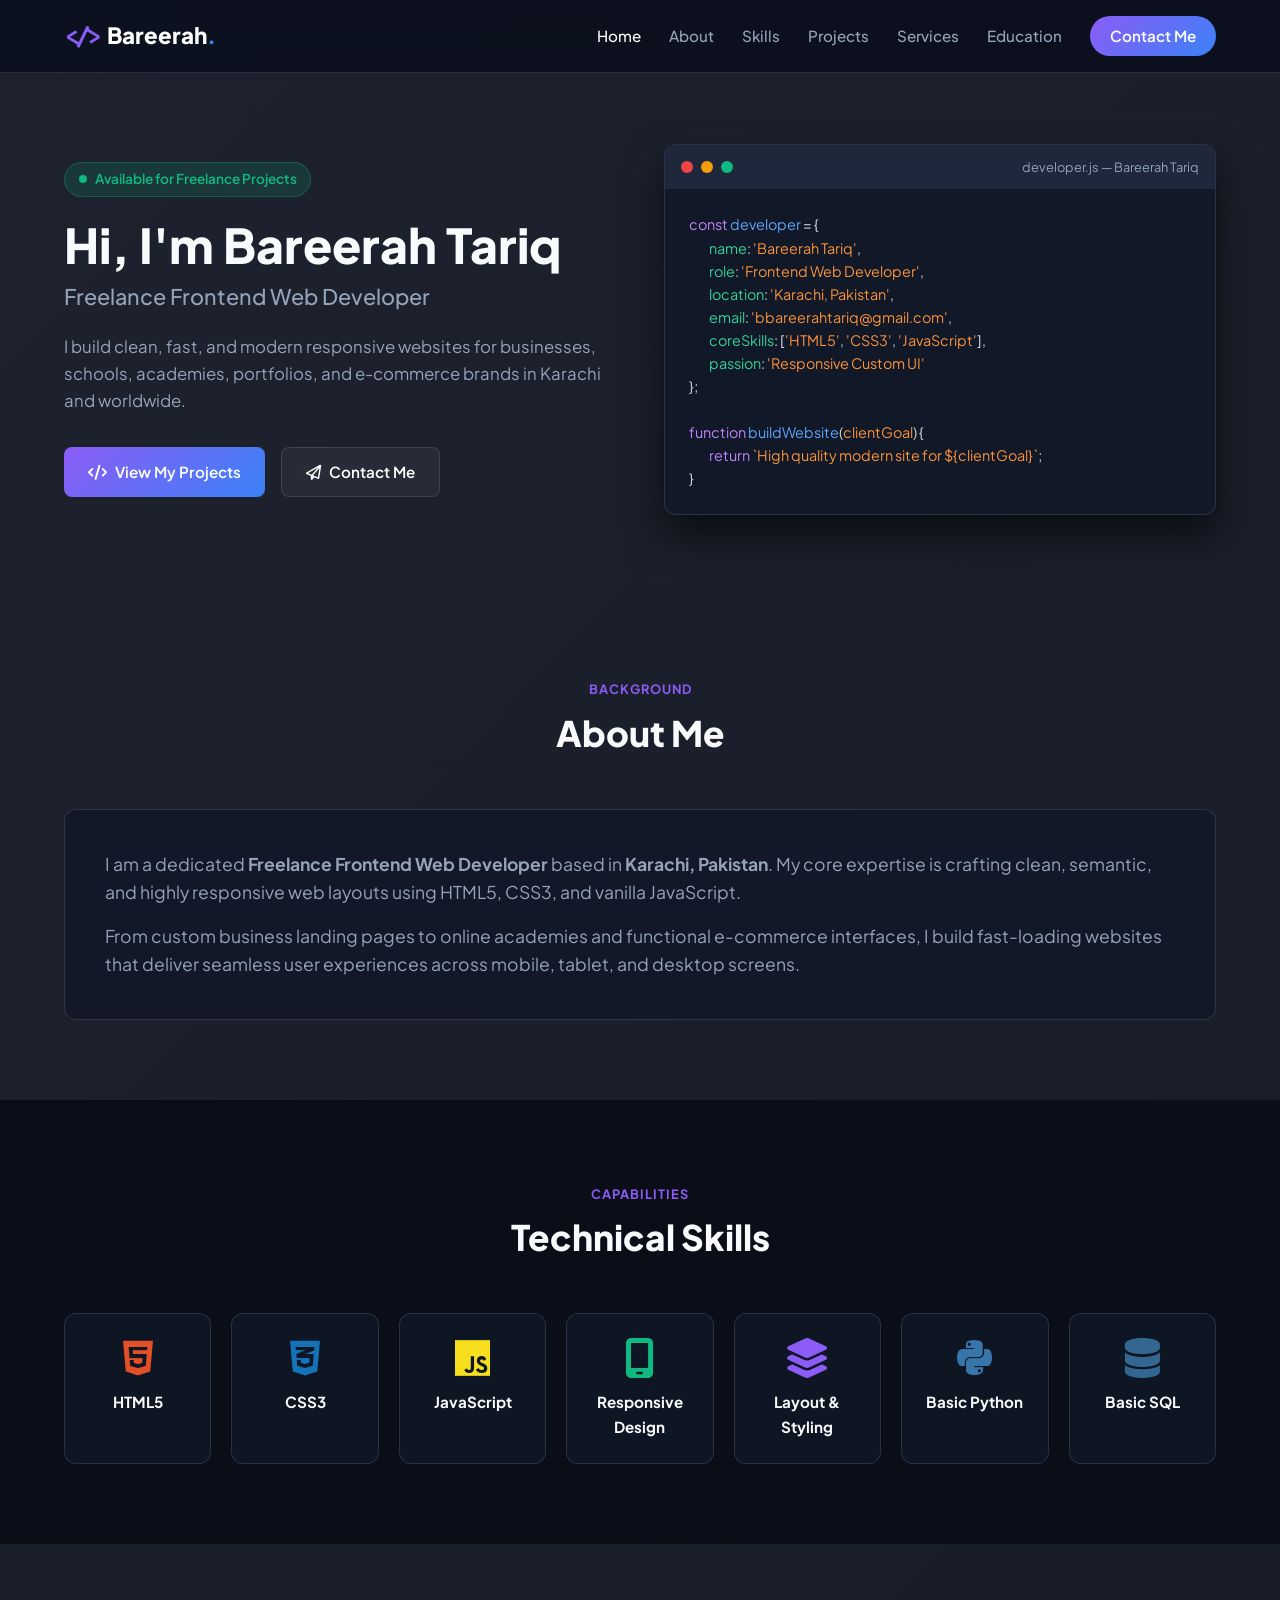
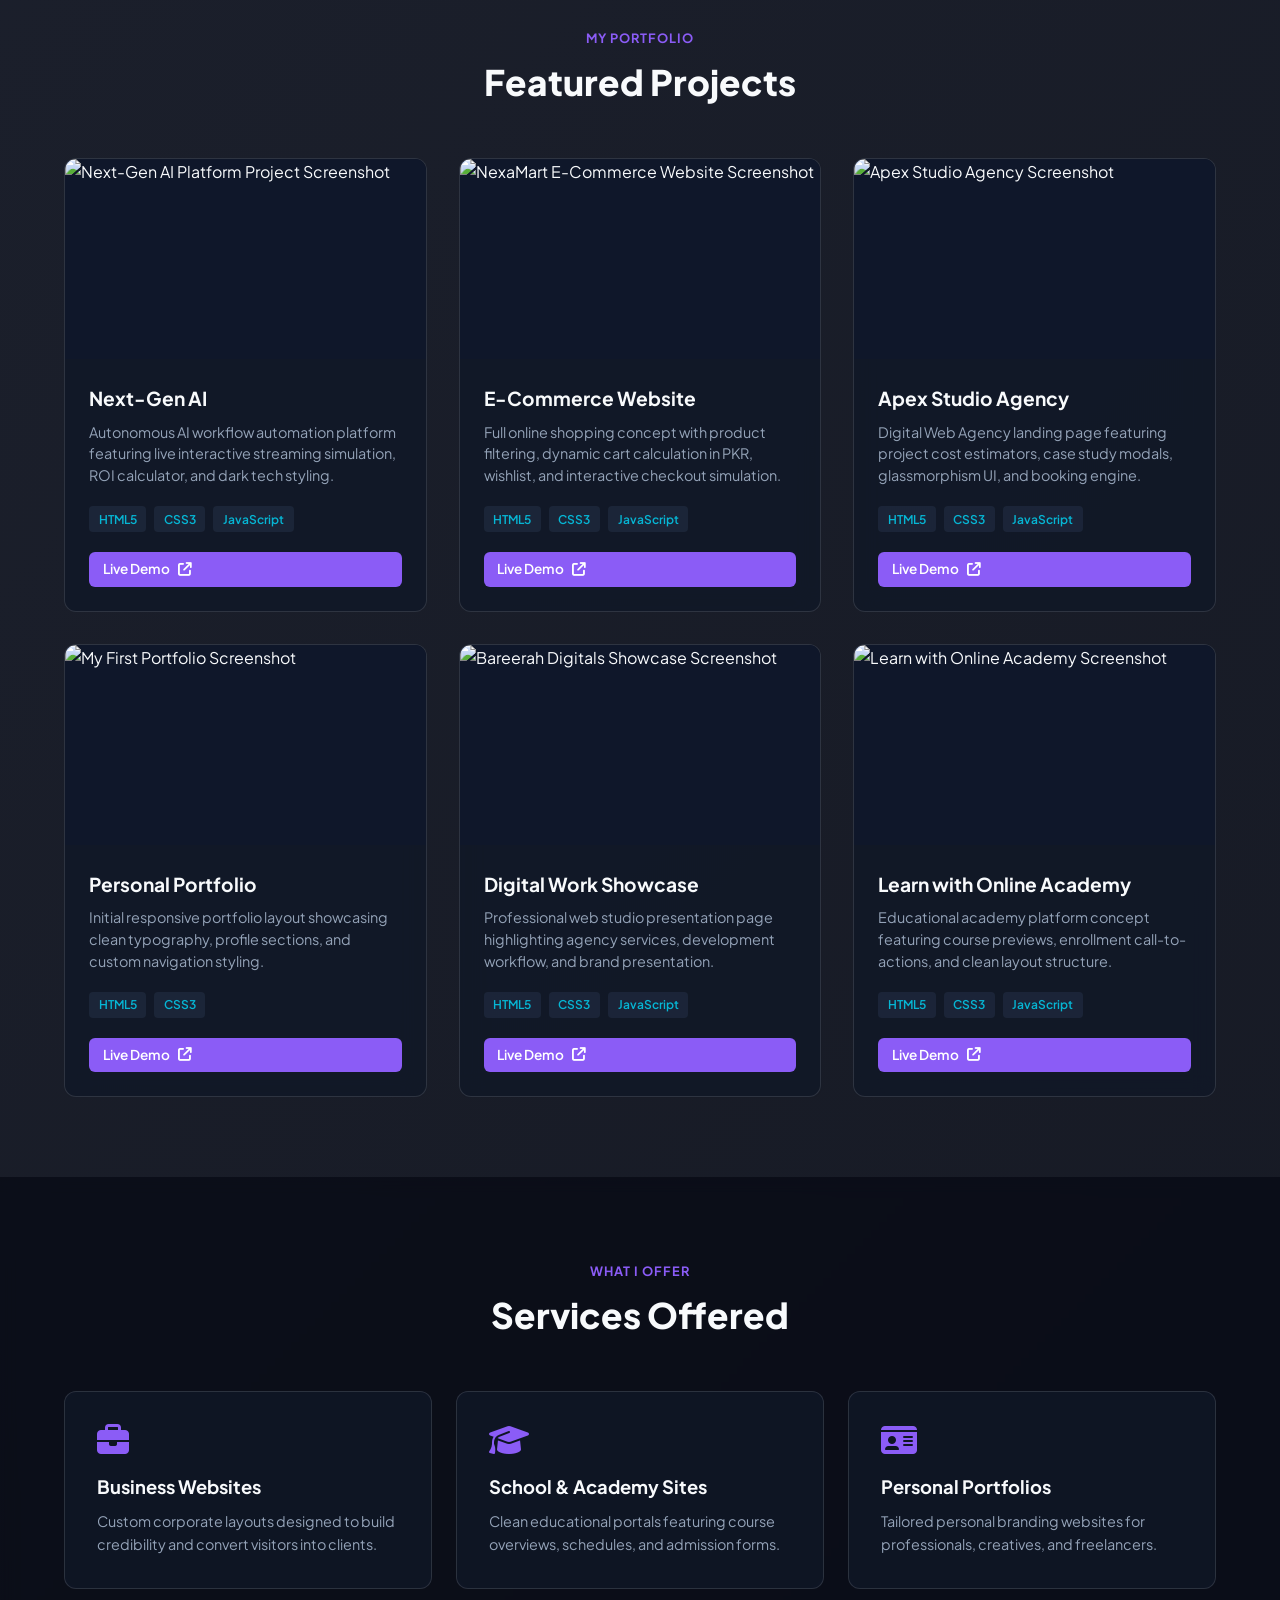
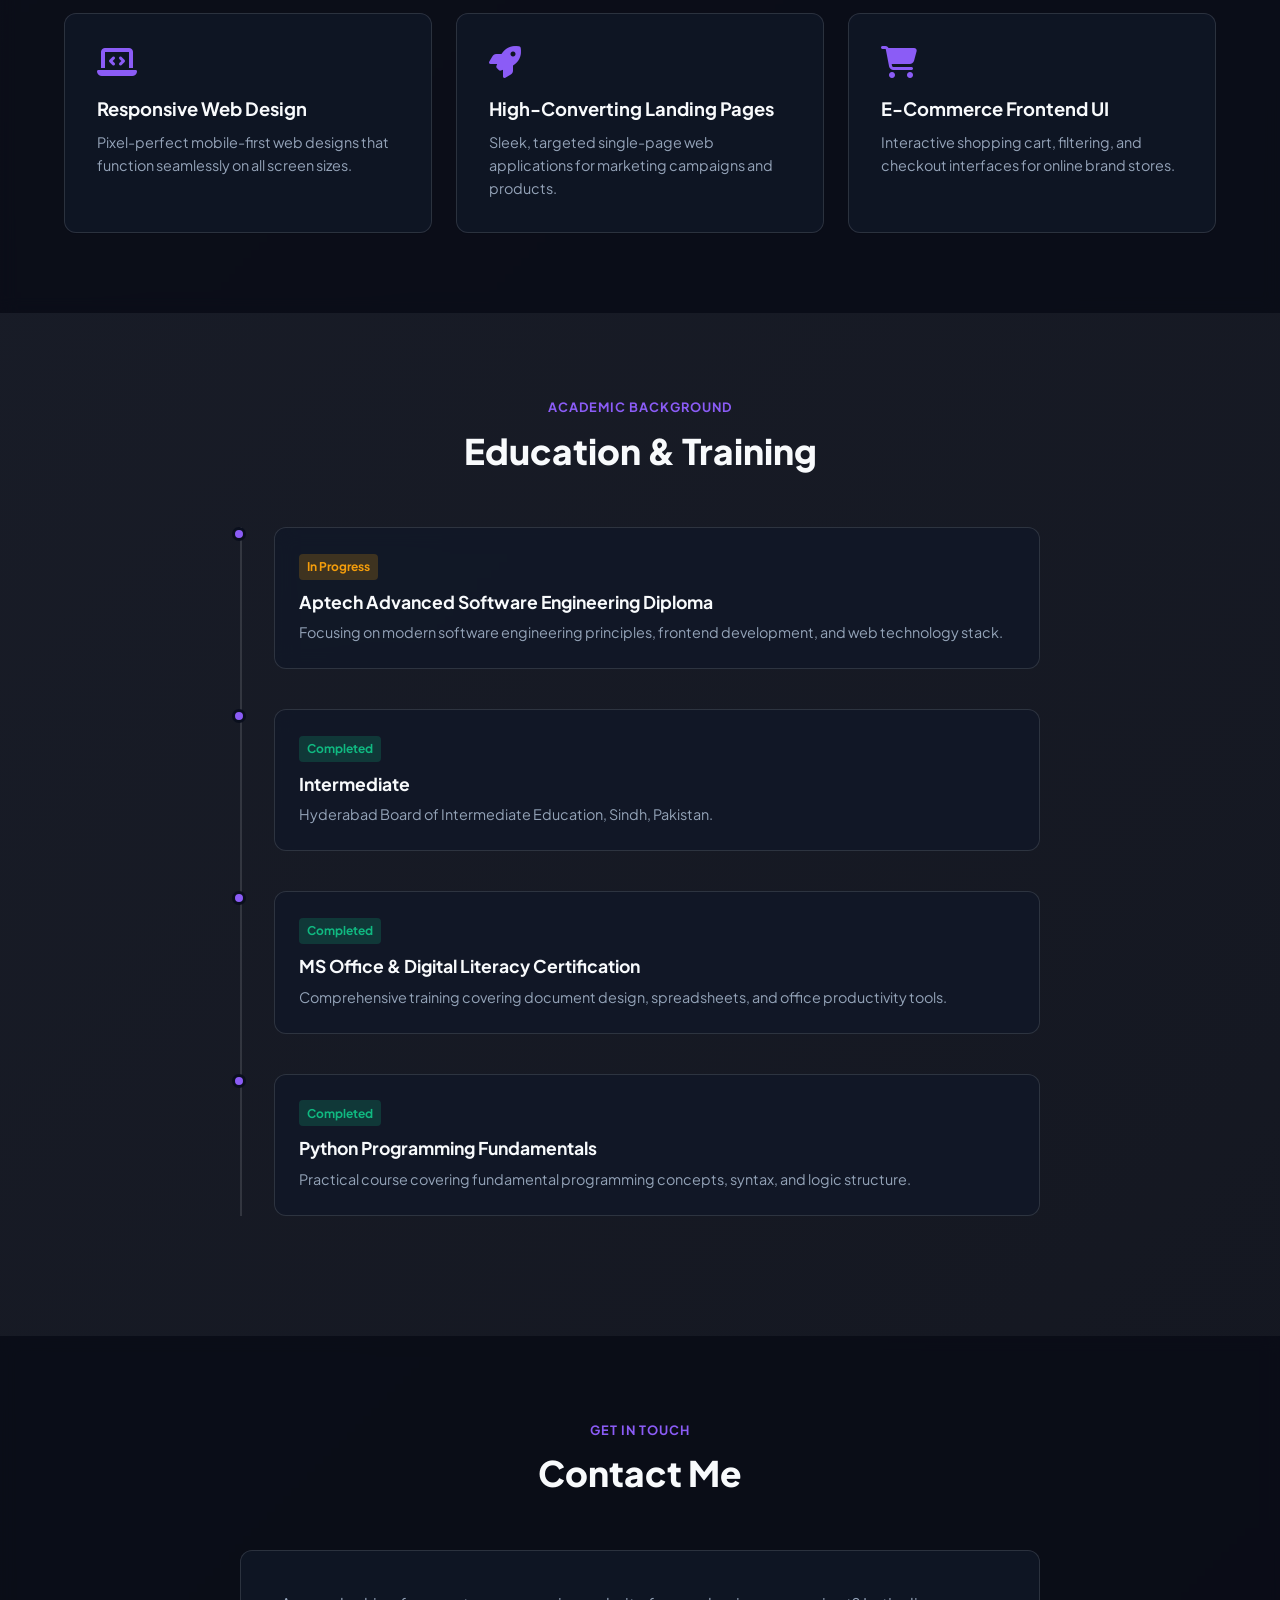
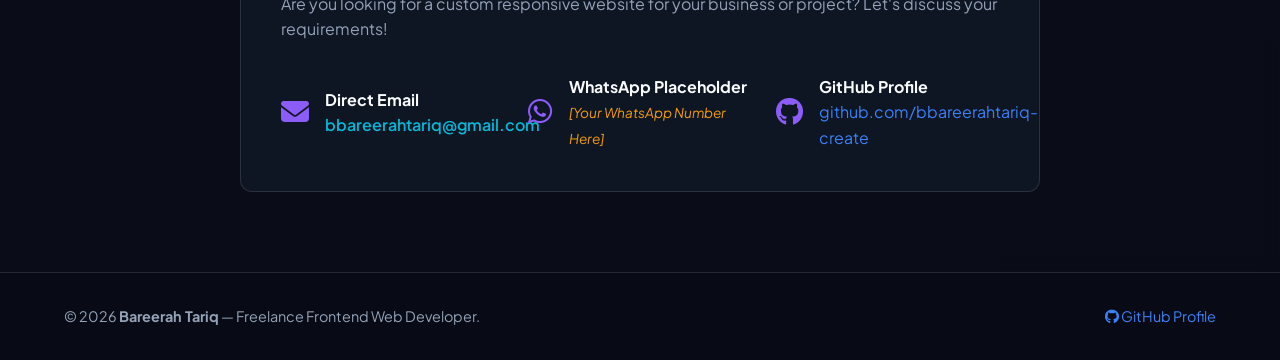
==== index.html @ 6b2f8cf2 "Add files via upload" ====
<!DOCTYPE html>
<html lang="en">
<head>
  <meta charset="UTF-8">
  <meta name="viewport" content="width=device-width, initial-scale=1.0">
  <title>Bareerah Tariq | Freelance Frontend Web Developer Karachi</title>
  <meta name="description" content="Portfolio of Bareerah Tariq, Freelance Frontend Web Developer based in Karachi, Pakistan specializing in custom responsive websites, landing pages, and e-commerce UI.">
  
  <!-- CANONICAL URL PLACEHOLDER: Replace [YOUR_GITHUB_PAGES_URL_HERE] after publishing on GitHub Pages -->
  <link rel="canonical" href="https://[YOUR_GITHUB_PAGES_URL_HERE]/">
  
  <!-- Open Graph / Social Sharing -->
  <meta property="og:title" content="Bareerah Tariq — Freelance Frontend Web Developer">
  <meta property="og:description" content="Explore custom web application projects, e-commerce designs, and agency landing pages built by Bareerah Tariq.">
  <meta property="og:type" content="website">
  <meta property="og:url" content="https://[YOUR_GITHUB_PAGES_URL_HERE]/">
  <meta property="og:image" content="images/nexamart-ai.png">

  <!-- Styles & Fonts -->
  <link rel="stylesheet" href="style.css">
  <link rel="preconnect" href="https://fonts.googleapis.com">
  <link rel="preconnect" href="https://fonts.gstatic.com" crossorigin>
  <link href="https://fonts.googleapis.com/css2?family=Plus+Jakarta+Sans:wght@300;400;500;600;700;800&family=Fira+Code:wght@400;500;600&display=swap" rel="stylesheet">
  <link rel="stylesheet" href="https://cdnjs.cloudflare.com/ajax/libs/font-awesome/6.4.0/css/all.min.css">

  <!-- JSON-LD Structured Data for On-Page SEO -->
  <script type="application/ld+json">
  {
    "@context": "https://schema.org",
    "@type": "Person",
    "name": "Bareerah Tariq",
    "jobTitle": "Freelance Frontend Web Developer",
    "email": "bbareerahtariq@gmail.com",
    "address": {
      "@type": "PostalAddress",
      "addressLocality": "Karachi",
      "addressCountry": "Pakistan"
    },
    "sameAs": [
      "https://github.com/bbareerahtariq-create"
    ]
  }
  </script>
</head>
<body>

  <!-- Navigation Bar -->
  <header class="navbar-wrap">
    <div class="nav-container">
      <a href="#home" class="logo">
        <span class="logo-accent">&lt;/&gt;</span> Bareerah<span class="dot">.</span>
      </a>

      <button class="menu-toggle" id="menu-toggle" aria-label="Toggle Navigation Menu" aria-expanded="false">
        <i class="fa-solid fa-bars"></i>
      </button>

      <nav class="nav-menu" id="nav-menu">
        <a href="#home" class="nav-link active">Home</a>
        <a href="#about" class="nav-link">About</a>
        <a href="#skills" class="nav-link">Skills</a>
        <a href="#projects" class="nav-link">Projects</a>
        <a href="#services" class="nav-link">Services</a>
        <a href="#education" class="nav-link">Education</a>
        <a href="#contact" class="nav-link nav-btn">Contact Me</a>
      </nav>
    </div>
  </header>

  <!-- Hero Section -->
  <section id="home" class="hero-section">
    <div class="hero-glow"></div>
    <div class="container hero-grid">
      <div class="hero-content">
        <div class="status-badge">
          <span class="pulse-dot"></span> Available for Freelance Projects
        </div>
        <h1 class="hero-title">
          Hi, I'm Bareerah Tariq
        </h1>
        <h2 class="hero-subtitle">Freelance Frontend Web Developer</h2>
        <p class="hero-text">
          I build clean, fast, and modern responsive websites for businesses, schools, academies, portfolios, and e-commerce brands in Karachi and worldwide.
        </p>
        <div class="hero-actions">
          <a href="#projects" class="btn btn-primary"><i class="fa-solid fa-code"></i> View My Projects</a>
          <a href="#contact" class="btn btn-outline"><i class="fa-regular fa-paper-plane"></i> Contact Me</a>
        </div>
      </div>

      <!-- Developer Graphic Visual -->
      <div class="hero-visual">
        <div class="code-window">
          <div class="code-header">
            <span class="dot-btn red"></span>
            <span class="dot-btn yellow"></span>
            <span class="dot-btn green"></span>
            <span class="code-title">developer.js — Bareerah Tariq</span>
          </div>
          <div class="code-body">
            <p><span class="c-purple">const</span> <span class="c-blue">developer</span> = {</p>
            <p class="p-l">&nbsp;&nbsp;<span class="c-green">name</span>: <span class="c-orange">'Bareerah Tariq'</span>,</p>
            <p class="p-l">&nbsp;&nbsp;<span class="c-green">role</span>: <span class="c-orange">'Frontend Web Developer'</span>,</p>
            <p class="p-l">&nbsp;&nbsp;<span class="c-green">location</span>: <span class="c-orange">'Karachi, Pakistan'</span>,</p>
            <p class="p-l">&nbsp;&nbsp;<span class="c-green">email</span>: <span class="c-orange">'bbareerahtariq@gmail.com'</span>,</p>
            <p class="p-l">&nbsp;&nbsp;<span class="c-green">coreSkills</span>: [<span class="c-orange">'HTML5'</span>, <span class="c-orange">'CSS3'</span>, <span class="c-orange">'JavaScript'</span>],</p>
            <p class="p-l">&nbsp;&nbsp;<span class="c-green">passion</span>: <span class="c-orange">'Responsive Custom UI'</span></p>
            <p>};</p>
            <br>
            <p><span class="c-purple">function</span> <span class="c-blue">buildWebsite</span>(<span class="c-orange">clientGoal</span>) {</p>
            <p class="p-l">&nbsp;&nbsp;<span class="c-purple">return</span> <span class="c-orange">`High quality modern site for ${clientGoal}`</span>;</p>
            <p>}</p>
          </div>
        </div>
      </div>
    </div>
  </section>

  <!-- About Section -->
  <section id="about" class="section">
    <div class="container">
      <div class="section-title-wrap">
        <span class="section-tag">BACKGROUND</span>
        <h2 class="section-heading">About Me</h2>
      </div>
      <div class="about-card">
        <p>
          I am a dedicated <strong>Freelance Frontend Web Developer</strong> based in <strong>Karachi, Pakistan</strong>. My core expertise is crafting clean, semantic, and highly responsive web layouts using HTML5, CSS3, and vanilla JavaScript.
        </p>
        <p style="margin-top: 1rem;">
          From custom business landing pages to online academies and functional e-commerce interfaces, I build fast-loading websites that deliver seamless user experiences across mobile, tablet, and desktop screens.
        </p>
      </div>
    </div>
  </section>

  <!-- Skills Section -->
  <section id="skills" class="section bg-darker">
    <div class="container">
      <div class="section-title-wrap">
        <span class="section-tag">CAPABILITIES</span>
        <h2 class="section-heading">Technical Skills</h2>
      </div>
      <div class="skills-grid">
        <div class="skill-card"><i class="fa-brands fa-html5 skill-icon" style="color: #e34f26;"></i><h3>HTML5</h3></div>
        <div class="skill-card"><i class="fa-brands fa-css3-alt skill-icon" style="color: #1572b6;"></i><h3>CSS3</h3></div>
        <div class="skill-card"><i class="fa-brands fa-js skill-icon" style="color: #f7df1e;"></i><h3>JavaScript</h3></div>
        <div class="skill-card"><i class="fa-solid fa-mobile-screen skill-icon" style="color: #10b981;"></i><h3>Responsive Design</h3></div>
        <div class="skill-card"><i class="fa-solid fa-layer-group skill-icon" style="color: #8b5cf6;"></i><h3>Layout & Styling</h3></div>
        <div class="skill-card"><i class="fa-brands fa-python skill-icon" style="color: #3776ab;"></i><h3>Basic Python</h3></div>
        <div class="skill-card"><i class="fa-solid fa-database skill-icon" style="color: #336791;"></i><h3>Basic SQL</h3></div>
      </div>
    </div>
  </section>

  <!-- Projects Section -->
  <section id="projects" class="section">
    <div class="container">
      <div class="section-title-wrap">
        <span class="section-tag">MY PORTFOLIO</span>
        <h2 class="section-heading">Featured Projects</h2>
      </div>

      <div class="projects-grid">
        
        <!-- Project 1: Next-Gen AI -->
        <article class="project-card">
          <div class="project-img-wrap">
            <img src="images/nexamart-ai.png" alt="Next-Gen AI Platform Project Screenshot" loading="lazy">
          </div>
          <div class="project-info">
            <h3 class="project-title">Next-Gen AI</h3>
            <p class="project-desc">Autonomous AI workflow automation platform featuring live interactive streaming simulation, ROI calculator, and dark tech styling.</p>
            <div class="tech-tags">
              <span>HTML5</span><span>CSS3</span><span>JavaScript</span>
            </div>
            <a href="https://bbareerahtariq-create.github.io/Next-Gen-AI/" target="_blank" rel="noopener noreferrer" class="btn btn-sm">
              Live Demo <i class="fa-solid fa-arrow-up-right-from-square"></i>
            </a>
          </div>
        </article>

        <!-- Project 2: E-Commerce Website -->
        <article class="project-card">
          <div class="project-img-wrap">
            <img src="images/nexamart-shop.png" alt="NexaMart E-Commerce Website Screenshot" loading="lazy">
          </div>
          <div class="project-info">
            <h3 class="project-title">E-Commerce Website</h3>
            <p class="project-desc">Full online shopping concept with product filtering, dynamic cart calculation in PKR, wishlist, and interactive checkout simulation.</p>
            <div class="tech-tags">
              <span>HTML5</span><span>CSS3</span><span>JavaScript</span>
            </div>
            <a href="https://bbareerahtariq-create.github.io/E-COMMERCE-WEBSITE/" target="_blank" rel="noopener noreferrer" class="btn btn-sm">
              Live Demo <i class="fa-solid fa-arrow-up-right-from-square"></i>
            </a>
          </div>
        </article>

        <!-- Project 3: Apex Studio Agency -->
        <article class="project-card">
          <div class="project-img-wrap">
            <img src="images/apex-studio.png" alt="Apex Studio Agency Screenshot" loading="lazy">
          </div>
          <div class="project-info">
            <h3 class="project-title">Apex Studio Agency</h3>
            <p class="project-desc">Digital Web Agency landing page featuring project cost estimators, case study modals, glassmorphism UI, and booking engine.</p>
            <div class="tech-tags">
              <span>HTML5</span><span>CSS3</span><span>JavaScript</span>
            </div>
            <a href="https://bbareerahtariq-create.github.io/Apex-Studio-Agency/" target="_blank" rel="noopener noreferrer" class="btn btn-sm">
              Live Demo <i class="fa-solid fa-arrow-up-right-from-square"></i>
            </a>
          </div>
        </article>

        <!-- Project 4: My First Portfolio -->
        <article class="project-card">
          <div class="project-img-wrap">
            <img src="images/first-portfolio.png" alt="My First Portfolio Screenshot" loading="lazy">
          </div>
          <div class="project-info">
            <h3 class="project-title">Personal Portfolio</h3>
            <p class="project-desc">Initial responsive portfolio layout showcasing clean typography, profile sections, and custom navigation styling.</p>
            <div class="tech-tags">
              <span>HTML5</span><span>CSS3</span>
            </div>
            <a href="https://bbareerahtariq-create.github.io/my-first-portfolio/" target="_blank" rel="noopener noreferrer" class="btn btn-sm">
              Live Demo <i class="fa-solid fa-arrow-up-right-from-square"></i>
            </a>
          </div>
        </article>

        <!-- Project 5: Digital Work Showcase -->
        <article class="project-card">
          <div class="project-img-wrap">
            <img src="images/bareerah-digitals.png" alt="Bareerah Digitals Showcase Screenshot" loading="lazy">
          </div>
          <div class="project-info">
            <h3 class="project-title">Digital Work Showcase</h3>
            <p class="project-desc">Professional web studio presentation page highlighting agency services, development workflow, and brand presentation.</p>
            <div class="tech-tags">
              <span>HTML5</span><span>CSS3</span><span>JavaScript</span>
            </div>
            <a href="https://bbareerahtariq-create.github.io/Digital-work-/" target="_blank" rel="noopener noreferrer" class="btn btn-sm">
              Live Demo <i class="fa-solid fa-arrow-up-right-from-square"></i>
            </a>
          </div>
        </article>

        <!-- Project 6: Learn with Online Academy -->
        <article class="project-card">
          <div class="project-img-wrap">
            <img src="images/online-academy.png" alt="Learn with Online Academy Screenshot" loading="lazy">
          </div>
          <div class="project-info">
            <h3 class="project-title">Learn with Online Academy</h3>
            <p class="project-desc">Educational academy platform concept featuring course previews, enrollment call-to-actions, and clean layout structure.</p>
            <div class="tech-tags">
              <span>HTML5</span><span>CSS3</span><span>JavaScript</span>
            </div>
            <a href="https://bbareerahtariq-create.github.io/learn_with_online_Acadmey/" target="_blank" rel="noopener noreferrer" class="btn btn-sm">
              Live Demo <i class="fa-solid fa-arrow-up-right-from-square"></i>
            </a>
          </div>
        </article>

      </div>
    </div>
  </section>

  <!-- Services Offered -->
  <section id="services" class="section bg-darker">
    <div class="container">
      <div class="section-title-wrap">
        <span class="section-tag">WHAT I OFFER</span>
        <h2 class="section-heading">Services Offered</h2>
      </div>
      <div class="services-grid">
        <div class="service-card">
          <i class="fa-solid fa-briefcase service-icon"></i>
          <h3>Business Websites</h3>
          <p>Custom corporate layouts designed to build credibility and convert visitors into clients.</p>
        </div>
        <div class="service-card">
          <i class="fa-solid fa-graduation-cap service-icon"></i>
          <h3>School & Academy Sites</h3>
          <p>Clean educational portals featuring course overviews, schedules, and admission forms.</p>
        </div>
        <div class="service-card">
          <i class="fa-solid fa-id-card service-icon"></i>
          <h3>Personal Portfolios</h3>
          <p>Tailored personal branding websites for professionals, creatives, and freelancers.</p>
        </div>
        <div class="service-card">
          <i class="fa-solid fa-laptop-code service-icon"></i>
          <h3>Responsive Web Design</h3>
          <p>Pixel-perfect mobile-first web designs that function seamlessly on all screen sizes.</p>
        </div>
        <div class="service-card">
          <i class="fa-solid fa-rocket service-icon"></i>
          <h3>High-Converting Landing Pages</h3>
          <p>Sleek, targeted single-page web applications for marketing campaigns and products.</p>
        </div>
        <div class="service-card">
          <i class="fa-solid fa-cart-shopping service-icon"></i>
          <h3>E-Commerce Frontend UI</h3>
          <p>Interactive shopping cart, filtering, and checkout interfaces for online brand stores.</p>
        </div>
      </div>
    </div>
  </section>

  <!-- Education Section -->
  <section id="education" class="section">
    <div class="container">
      <div class="section-title-wrap">
        <span class="section-tag">ACADEMIC BACKGROUND</span>
        <h2 class="section-heading">Education & Training</h2>
      </div>
      <div class="timeline">
        <div class="timeline-item">
          <div class="timeline-dot"></div>
          <div class="timeline-content">
            <span class="timeline-status in-progress">In Progress</span>
            <h3>Aptech Advanced Software Engineering Diploma</h3>
            <p>Focusing on modern software engineering principles, frontend development, and web technology stack.</p>
          </div>
        </div>

        <div class="timeline-item">
          <div class="timeline-dot"></div>
          <div class="timeline-content">
            <span class="timeline-status completed">Completed</span>
            <h3>Intermediate</h3>
            <p>Hyderabad Board of Intermediate Education, Sindh, Pakistan.</p>
          </div>
        </div>

        <div class="timeline-item">
          <div class="timeline-dot"></div>
          <div class="timeline-content">
            <span class="timeline-status completed">Completed</span>
            <h3>MS Office & Digital Literacy Certification</h3>
            <p>Comprehensive training covering document design, spreadsheets, and office productivity tools.</p>
          </div>
        </div>

        <div class="timeline-item">
          <div class="timeline-dot"></div>
          <div class="timeline-content">
            <span class="timeline-status completed">Completed</span>
            <h3>Python Programming Fundamentals</h3>
            <p>Practical course covering fundamental programming concepts, syntax, and logic structure.</p>
          </div>
        </div>
      </div>
    </div>
  </section>

  <!-- Contact Section -->
  <section id="contact" class="section bg-darker">
    <div class="container">
      <div class="section-title-wrap">
        <span class="section-tag">GET IN TOUCH</span>
        <h2 class="section-heading">Contact Me</h2>
      </div>
      <div class="contact-card">
        <p style="margin-bottom: 2rem; color: #94a3b8;">
          Are you looking for a custom responsive website for your business or project? Let's discuss your requirements!
        </p>

        <div class="contact-details">
          <div class="contact-item">
            <i class="fa-solid fa-envelope contact-icon"></i>
            <div>
              <h4>Direct Email</h4>
              <p><a href="mailto:bbareerahtariq@gmail.com" style="color: var(--accent-cyan); font-weight: 600;">bbareerahtariq@gmail.com</a></p>
            </div>
          </div>

          <div class="contact-item">
            <i class="fa-brands fa-whatsapp contact-icon"></i>
            <div>
              <h4>WhatsApp Placeholder</h4>
              <p><a href="https://wa.me/" target="_blank" class="placeholder-text">[Your WhatsApp Number Here]</a></p>
            </div>
          </div>

          <div class="contact-item">
            <i class="fa-brands fa-github contact-icon"></i>
            <div>
              <h4>GitHub Profile</h4>
              <p><a href="https://github.com/bbareerahtariq-create" target="_blank" rel="noopener noreferrer">github.com/bbareerahtariq-create</a></p>
            </div>
          </div>
        </div>
      </div>
    </div>
  </section>

  <!-- Footer -->
  <footer class="footer">
    <div class="container footer-content">
      <p>&copy; <span id="year"></span> <strong>Bareerah Tariq</strong> — Freelance Frontend Web Developer.</p>
      <div class="footer-links">
        <a href="https://github.com/bbareerahtariq-create" target="_blank" rel="noopener noreferrer"><i class="fa-brands fa-github"></i> GitHub Profile</a>
      </div>
    </div>
  </footer>

  <script src="script.js"></script>
</body>
</html>
---- style.css ----
/* ==========================================================================
   BAREERAH TARIQ — PORTFOLIO STYLESHEET (style.css)
   Theme: Dark Navy (#0a0f1d) with Professional Tech Background & Glassmorphism
   ========================================================================== */

:root {
  --bg-dark: #0a0f1d;
  --bg-card: rgba(17, 24, 39, 0.85);
  --bg-lighter: rgba(31, 41, 61, 0.9);
  --accent-purple: #8b5cf6;
  --accent-blue: #3b82f6;
  --accent-cyan: #06b6d4;
  --text-main: #f8fafc;
  --text-muted: #94a3b8;
  --border-color: rgba(255, 255, 255, 0.12);
  --radius: 12px;
  --transition: all 0.3s cubic-bezier(0.4, 0, 0.2, 1);
}

* {
  box-sizing: border-box;
  margin: 0;
  padding: 0;
  font-family: 'Plus Jakarta Sans', system-ui, -apple-system, sans-serif;
  scroll-behavior: smooth;
}

body {
  background: linear-gradient(135deg, rgba(10, 15, 29, 0.92) 0%, rgba(7, 10, 20, 0.95) 100%),
              url('https://images.unsplash.com/photo-1526374965328-7f61d4dc18c5?auto=format&fit=crop&w=1920&q=80') center/cover no-repeat fixed;
  color: var(--text-main);
  line-height: 1.6;
  overflow-x: hidden;
}

a {
  color: var(--accent-blue);
  text-decoration: none;
  transition: var(--transition);
}

a:hover {
  color: var(--accent-purple);
}

.container {
  max-width: 1200px;
  margin: 0 auto;
  padding: 0 1.5rem;
}




/* Navbar Header */
.navbar-wrap {
  position: fixed;
  top: 0;
  width: 100%;
  background: rgba(10, 15, 29, 0.85);
  backdrop-filter: blur(12px);
  -webkit-backdrop-filter: blur(12px);
  z-index: 1000;
  border-bottom: 1px solid var(--border-color);
}

.nav-container {
  max-width: 1200px;
  margin: 0 auto;
  padding: 1rem 1.5rem;
  display: flex;
  justify-content: space-between;
  align-items: center;
}

.logo {
  font-weight: 800;
  font-size: 1.4rem;
  color: white;
}

.logo-accent {
  color: var(--accent-purple);
  font-family: 'Fira Code', monospace;
}

.logo .dot {
  color: var(--accent-blue);
}

.nav-menu {
  display: flex;
  gap: 1.75rem;
  align-items: center;
}

.nav-link {
  color: var(--text-muted);
  font-weight: 500;
  font-size: 0.95rem;
}

.nav-link:hover, .nav-link.active {
  color: white;
}

.nav-btn {
  background: linear-gradient(135deg, var(--accent-purple), var(--accent-blue));
  color: white !important;
  padding: 0.5rem 1.25rem;
  border-radius: 50px;
  font-weight: 600;
}

.menu-toggle {
  display: none;
  background: none;
  border: none;
  color: white;
  font-size: 1.5rem;
  cursor: pointer;
}

/* Hero Section */
.hero-section {
  padding: 9rem 0 5rem;
  position: relative;
}

.hero-grid {
  display: grid;
  grid-template-columns: 1fr 1fr;
  gap: 3rem;
  align-items: center;
}

.status-badge {
  display: inline-flex;
  align-items: center;
  gap: 0.5rem;
  background: rgba(16, 185, 129, 0.15);
  color: #10b981;
  border: 1px solid rgba(16, 185, 129, 0.3);
  padding: 0.35rem 0.85rem;
  border-radius: 50px;
  font-size: 0.85rem;
  font-weight: 600;
  margin-bottom: 1.25rem;
  backdrop-filter: blur(8px);
}

.pulse-dot {
  width: 8px;
  height: 8px;
  background-color: #10b981;
  border-radius: 50%;
  box-shadow: 0 0 0 0 rgba(16, 185, 129, 0.7);
  animation: pulse 1.6s infinite;
}

@keyframes pulse {
  0% { transform: scale(0.95); box-shadow: 0 0 0 0 rgba(16, 185, 129, 0.7); }
  70% { transform: scale(1); box-shadow: 0 0 0 8px rgba(16, 185, 129, 0); }
  100% { transform: scale(0.95); box-shadow: 0 0 0 0 rgba(16, 185, 129, 0); }
}

.hero-title {
  font-size: 3rem;
  line-height: 1.15;
  font-weight: 800;
  margin-bottom: 0.5rem;
}

.hero-subtitle {
  font-size: 1.35rem;
  color: var(--text-muted);
  font-weight: 500;
  margin-bottom: 1.25rem;
}

.hero-text {
  color: var(--text-muted);
  font-size: 1.05rem;
  margin-bottom: 2rem;
}

.hero-actions {
  display: flex;
  gap: 1rem;
}

/* Buttons */
.btn {
  display: inline-flex;
  align-items: center;
  gap: 0.5rem;
  padding: 0.75rem 1.5rem;
  border-radius: 8px;
  font-weight: 600;
  font-size: 0.95rem;
  transition: var(--transition);
}

.btn-primary {
  background: linear-gradient(135deg, var(--accent-purple), var(--accent-blue));
  color: white;
}

.btn-primary:hover {
  transform: translateY(-2px);
  box-shadow: 0 10px 20px -5px rgba(139, 92, 246, 0.4);
  color: white;
}

.btn-outline {
  border: 1px solid var(--border-color);
  color: white;
  background: rgba(255,255,255,0.05);
  backdrop-filter: blur(8px);
}

.btn-outline:hover {
  background: rgba(255,255,255,0.12);
  border-color: white;
  color: white;
}

.btn-sm {
  padding: 0.4rem 0.85rem;
  font-size: 0.85rem;
  background: var(--accent-purple);
  color: white;
  border-radius: 6px;
  margin-top: auto;
}

.btn-sm:hover { color: white; opacity: 0.9; }

/* Abstract Code Visual Window */
.code-window {
  background: rgba(17, 24, 39, 0.9);
  border: 1px solid var(--border-color);
  border-radius: var(--radius);
  overflow: hidden;
  font-family: 'Fira Code', monospace;
  box-shadow: 0 20px 40px rgba(0,0,0,0.6);
  backdrop-filter: blur(12px);
}

.code-header {
  background: rgba(31, 41, 61, 0.95);
  padding: 0.75rem 1rem;
  display: flex;
  align-items: center;
  gap: 0.5rem;
}

.dot-btn {
  width: 12px;
  height: 12px;
  border-radius: 50%;
}
.dot-btn.red { background: #ef4444; }
.dot-btn.yellow { background: #f59e0b; }
.dot-btn.green { background: #10b981; }

.code-title {
  color: var(--text-muted);
  font-size: 0.8rem;
  margin-left: auto;
}

.code-body {
  padding: 1.5rem;
  font-size: 0.9rem;
  color: #d1d5db;
}

.p-l { padding-left: 1rem; }
.c-purple { color: #c084fc; }
.c-blue { color: #60a5fa; }
.c-green { color: #34d399; }
.c-orange { color: #fb923c; }

/* Section Common Layout */
.section {
  padding: 5rem 0;
}

.bg-darker {
  background: rgba(7, 10, 20, 0.75);
  backdrop-filter: blur(8px);
}

.section-title-wrap {
  margin-bottom: 3rem;
  text-align: center;
}

.section-tag {
  color: var(--accent-purple);
  font-weight: 700;
  font-size: 0.8rem;
  letter-spacing: 1px;
}

.section-heading {
  font-size: 2.2rem;
  font-weight: 800;
  margin-top: 0.25rem;
}

/* About Card */
.about-card {
  background: var(--bg-card);
  padding: 2.5rem;
  border-radius: var(--radius);
  border: 1px solid var(--border-color);
  font-size: 1.1rem;
  color: var(--text-muted);
  backdrop-filter: blur(12px);
}

/* Skills Grid */
.skills-grid {
  display: grid;
  grid-template-columns: repeat(auto-fit, minmax(140px, 1fr));
  gap: 1.25rem;
}

.skill-card {
  background: var(--bg-card);
  border: 1px solid var(--border-color);
  padding: 1.5rem;
  border-radius: var(--radius);
  text-align: center;
  transition: var(--transition);
  backdrop-filter: blur(10px);
}

.skill-card:hover {
  transform: translateY(-4px);
  border-color: var(--accent-purple);
  box-shadow: 0 10px 20px rgba(139, 92, 246, 0.2);
}

.skill-icon {
  font-size: 2.5rem;
  margin-bottom: 0.75rem;
}

.skill-card h3 {
  font-size: 0.95rem;
}

/* Projects Grid */
.projects-grid {
  display: grid;
  grid-template-columns: repeat(auto-fit, minmax(320px, 1fr));
  gap: 2rem;
}

.project-card {
  background: var(--bg-card);
  border: 1px solid var(--border-color);
  border-radius: var(--radius);
  overflow: hidden;
  display: flex;
  flex-direction: column;
  transition: var(--transition);
  backdrop-filter: blur(12px);
}

.project-card:hover {
  transform: translateY(-5px);
  border-color: var(--accent-purple);
  box-shadow: 0 15px 30px rgba(0,0,0,0.5);
}

.project-img-wrap {
  width: 100%;
  height: 200px;
  overflow: hidden;
  background: #0f172a;
}

.project-img-wrap img {
  width: 100%;
  height: 100%;
  object-fit: cover;
  transition: transform 0.5s ease;
}

.project-card:hover .project-img-wrap img {
  transform: scale(1.05);
}

.project-info {
  padding: 1.5rem;
  display: flex;
  flex-direction: column;
  flex: 1;
}

.project-title {
  font-size: 1.2rem;
  font-weight: 700;
  margin-bottom: 0.5rem;
}

.project-desc {
  font-size: 0.9rem;
  color: var(--text-muted);
  margin-bottom: 1.25rem;
  line-height: 1.5;
}

.tech-tags {
  display: flex;
  gap: 0.5rem;
  flex-wrap: wrap;
  margin-bottom: 1.25rem;
}

.tech-tags span {
  background: rgba(31, 41, 61, 0.8);
  color: var(--accent-cyan);
  font-size: 0.75rem;
  padding: 0.2rem 0.6rem;
  border-radius: 4px;
  font-weight: 600;
}

/* Services Grid */
.services-grid {
  display: grid;
  grid-template-columns: repeat(auto-fit, minmax(280px, 1fr));
  gap: 1.5rem;
}

.service-card {
  background: var(--bg-card);
  border: 1px solid var(--border-color);
  padding: 2rem;
  border-radius: var(--radius);
  transition: var(--transition);
  backdrop-filter: blur(10px);
}

.service-card:hover {
  border-color: var(--accent-blue);
  transform: translateY(-3px);
  box-shadow: 0 10px 20px rgba(59, 130, 246, 0.2);
}

.service-icon {
  font-size: 2rem;
  color: var(--accent-purple);
  margin-bottom: 1rem;
}

.service-card h3 {
  font-size: 1.15rem;
  margin-bottom: 0.5rem;
}

.service-card p {
  color: var(--text-muted);
  font-size: 0.9rem;
}

/* Education Timeline */
.timeline {
  max-width: 800px;
  margin: 0 auto;
  position: relative;
  border-left: 2px solid var(--border-color);
  padding-left: 2rem;
}

.timeline-item {
  position: relative;
  margin-bottom: 2.5rem;
}

.timeline-dot {
  position: absolute;
  left: -2.6rem;
  top: 0;
  width: 14px;
  height: 14px;
  border-radius: 50%;
  background: var(--accent-purple);
  border: 3px solid var(--bg-dark);
}

.timeline-content {
  background: var(--bg-card);
  padding: 1.5rem;
  border-radius: var(--radius);
  border: 1px solid var(--border-color);
  backdrop-filter: blur(10px);
}

.timeline-status {
  font-size: 0.75rem;
  font-weight: 700;
  padding: 0.2rem 0.5rem;
  border-radius: 4px;
  display: inline-block;
  margin-bottom: 0.5rem;
}

.timeline-status.completed {
  background: rgba(16, 185, 129, 0.2);
  color: #10b981;
}

.timeline-status.in-progress {
  background: rgba(245, 158, 11, 0.2);
  color: #f59e0b;
}

.timeline-content h3 {
  font-size: 1.1rem;
  margin-bottom: 0.35rem;
}

.timeline-content p {
  color: var(--text-muted);
  font-size: 0.9rem;
}

/* Contact Card */
.contact-card {
  background: var(--bg-card);
  border: 1px solid var(--border-color);
  padding: 2.5rem;
  border-radius: var(--radius);
  max-width: 800px;
  margin: 0 auto;
  backdrop-filter: blur(12px);
}

.contact-details {
  display: grid;
  grid-template-columns: repeat(auto-fit, minmax(220px, 1fr));
  gap: 1.5rem;
}

.contact-item {
  display: flex;
  align-items: center;
  gap: 1rem;
}

.contact-icon {
  font-size: 1.75rem;
  color: var(--accent-purple);
}

.placeholder-text {
  color: #f59e0b;
  font-size: 0.85rem;
  font-style: italic;
}

/* Footer */
.footer {
  border-top: 1px solid var(--border-color);
  padding: 2rem 0;
  color: var(--text-muted);
  font-size: 0.9rem;
  background: rgba(7, 10, 20, 0.9);
}

.footer-content {
  display: flex;
  justify-content: space-between;
  align-items: center;
  flex-wrap: wrap;
  gap: 1rem;
}

/* Mobile Media Queries */
@media (max-width: 868px) {
  .hero-grid { grid-template-columns: 1fr; }
  .menu-toggle { display: block; }
  .nav-menu {
    position: absolute;
    top: 100%;
    left: 0;
    width: 100%;
    background: var(--bg-card);
    flex-direction: column;
    padding: 1.5rem;
    gap: 1.25rem;
    display: none;
    border-bottom: 1px solid var(--border-color);
  }
  .nav-menu.open { display: flex; }
  .hero-title { font-size: 2.2rem; }
}
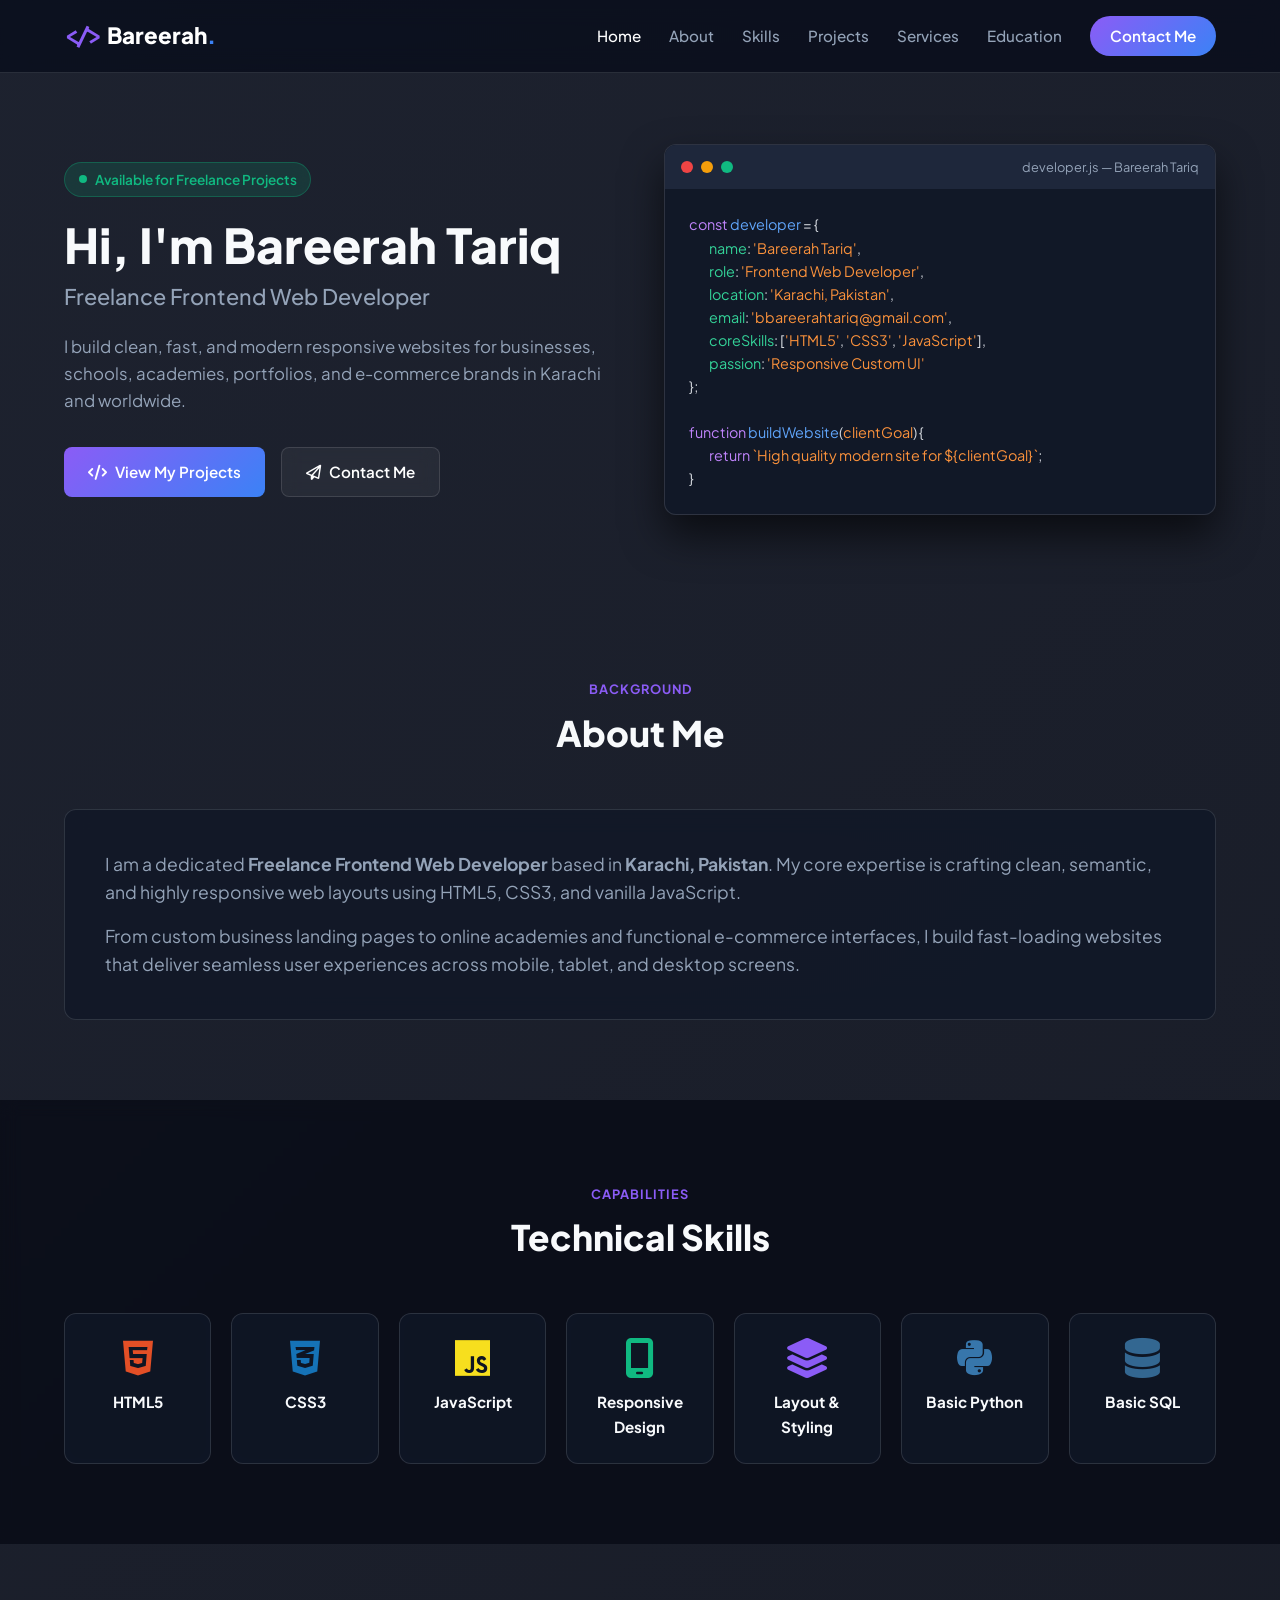
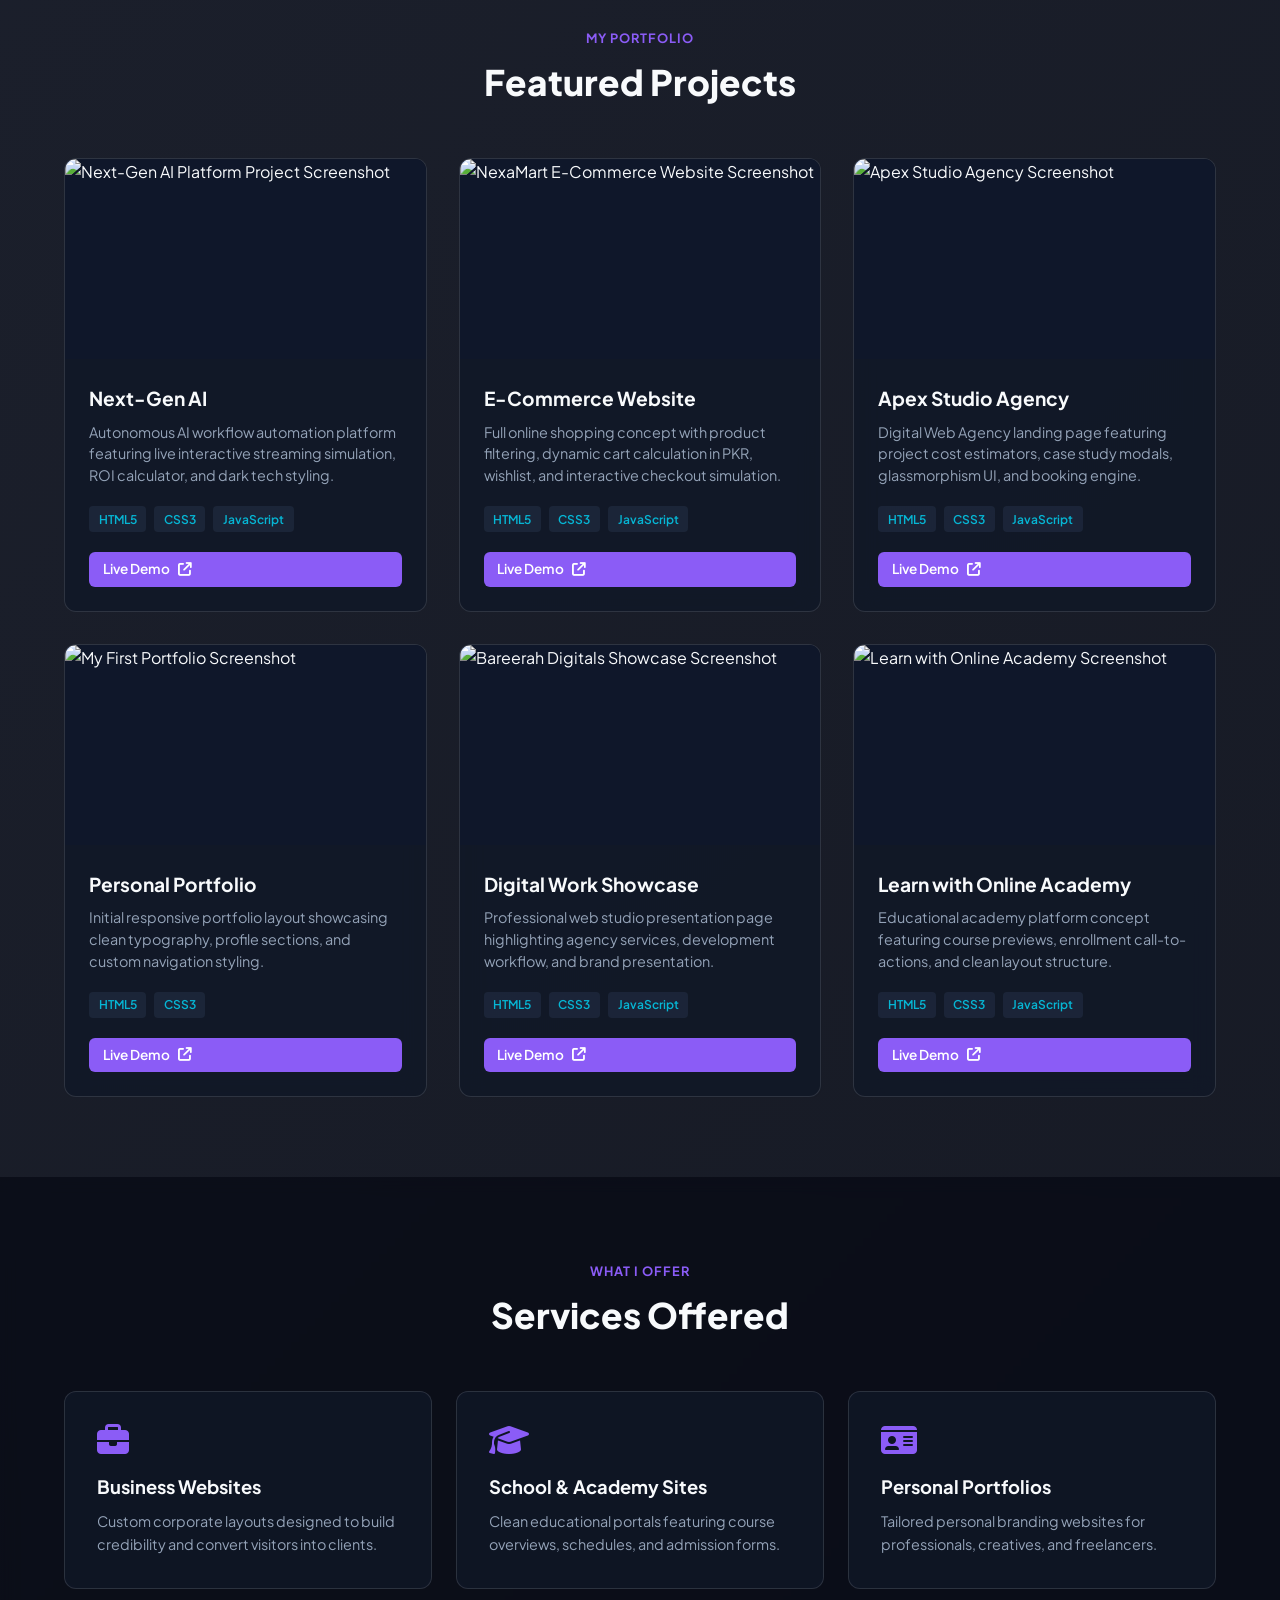
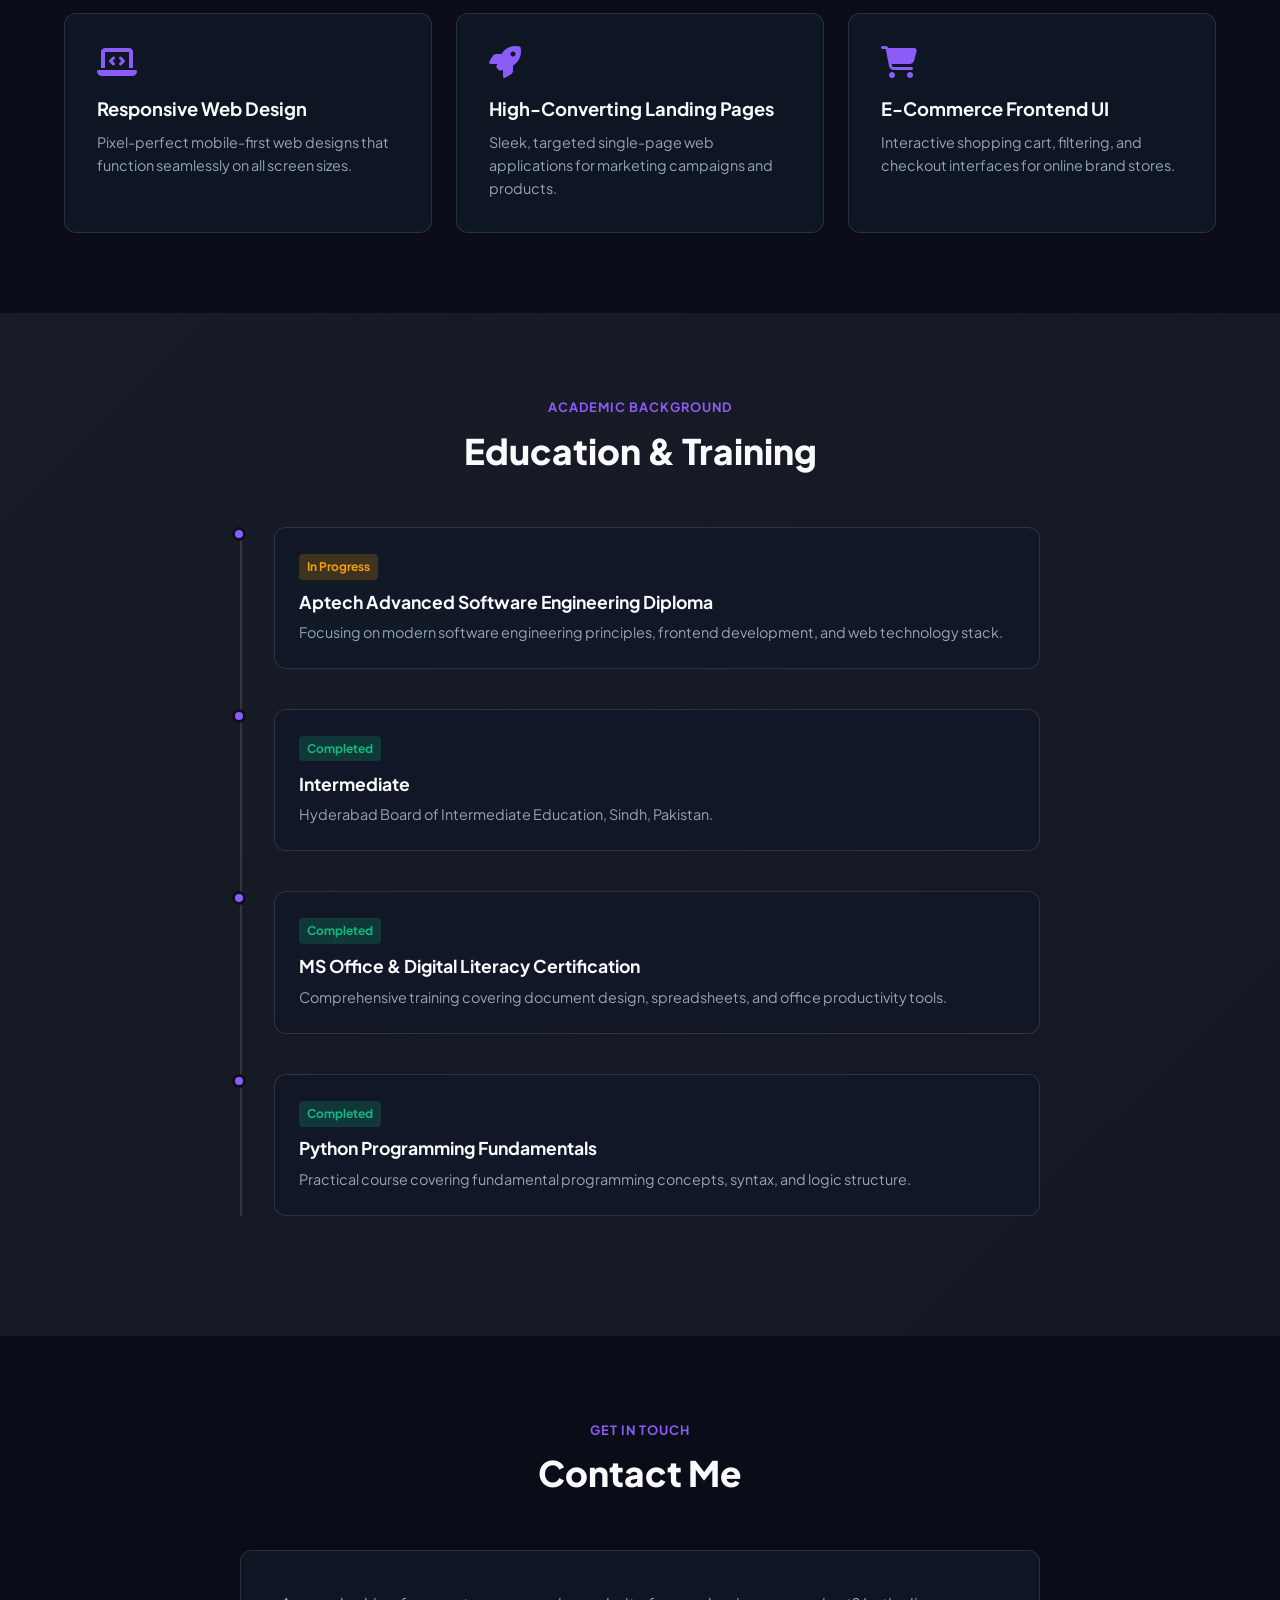
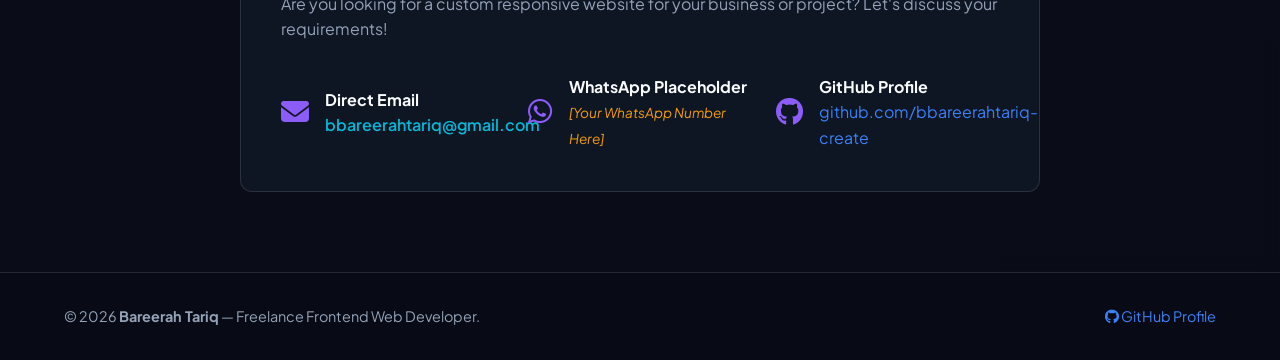
==== commit bfef9a69: "Add files via upload" ====
--- a/index.html
+++ b/index.html
@@ -7,13 +7,13 @@
   <meta name="description" content="Portfolio of Bareerah Tariq, Freelance Frontend Web Developer based in Karachi, Pakistan specializing in custom responsive websites, landing pages, and e-commerce UI.">
   
   <!-- CANONICAL URL PLACEHOLDER: Replace [YOUR_GITHUB_PAGES_URL_HERE] after publishing on GitHub Pages -->
-  <link rel="canonical" href="https://[YOUR_GITHUB_PAGES_URL_HERE]/">
+  <link rel="canonical" href="https://bbareerahtariq-create.github.io/my-portfolio/">
   
   <!-- Open Graph / Social Sharing -->
   <meta property="og:title" content="Bareerah Tariq — Freelance Frontend Web Developer">
   <meta property="og:description" content="Explore custom web application projects, e-commerce designs, and agency landing pages built by Bareerah Tariq.">
   <meta property="og:type" content="website">
-  <meta property="og:url" content="https://[YOUR_GITHUB_PAGES_URL_HERE]/">
+  <meta property="og:url" content="https://bbareerahtariq-create.github.io/my-portfolio/">
   <meta property="og:image" content="images/nexamart-ai.png">
 
   <!-- Styles & Fonts -->
@@ -166,7 +166,7 @@
         <!-- Project 1: Next-Gen AI -->
         <article class="project-card">
           <div class="project-img-wrap">
-            <img src="images/nexamart-ai.png" alt="Next-Gen AI Platform Project Screenshot" loading="lazy">
+            <img src="./images/nexamart-ai.png" alt="Next-Gen AI Platform Project Screenshot" loading="lazy">
           </div>
           <div class="project-info">
             <h3 class="project-title">Next-Gen AI</h3>
@@ -183,7 +183,7 @@
         <!-- Project 2: E-Commerce Website -->
         <article class="project-card">
           <div class="project-img-wrap">
-            <img src="images/nexamart-shop.png" alt="NexaMart E-Commerce Website Screenshot" loading="lazy">
+            <img src="./images/nexamart-shop.png" alt="NexaMart E-Commerce Website Screenshot" loading="lazy">
           </div>
           <div class="project-info">
             <h3 class="project-title">E-Commerce Website</h3>
@@ -200,7 +200,7 @@
         <!-- Project 3: Apex Studio Agency -->
         <article class="project-card">
           <div class="project-img-wrap">
-            <img src="images/apex-studio.png" alt="Apex Studio Agency Screenshot" loading="lazy">
+            <img src="./images/apex-studio.png" alt="Apex Studio Agency Screenshot" loading="lazy">
           </div>
           <div class="project-info">
             <h3 class="project-title">Apex Studio Agency</h3>
@@ -217,7 +217,7 @@
         <!-- Project 4: My First Portfolio -->
         <article class="project-card">
           <div class="project-img-wrap">
-            <img src="images/first-portfolio.png" alt="My First Portfolio Screenshot" loading="lazy">
+            <img src="./images/first-portfolio.png" alt="My First Portfolio Screenshot" loading="lazy">
           </div>
           <div class="project-info">
             <h3 class="project-title">Personal Portfolio</h3>
@@ -234,7 +234,7 @@
         <!-- Project 5: Digital Work Showcase -->
         <article class="project-card">
           <div class="project-img-wrap">
-            <img src="images/bareerah-digitals.png" alt="Bareerah Digitals Showcase Screenshot" loading="lazy">
+            <img src="./images/bareerah-digitals.png" alt="Bareerah Digitals Showcase Screenshot" loading="lazy">
           </div>
           <div class="project-info">
             <h3 class="project-title">Digital Work Showcase</h3>
@@ -251,7 +251,7 @@
         <!-- Project 6: Learn with Online Academy -->
         <article class="project-card">
           <div class="project-img-wrap">
-            <img src="images/online-academy.png" alt="Learn with Online Academy Screenshot" loading="lazy">
+            <img src="./images/online-academy.png" alt="Learn with Online Academy Screenshot" loading="lazy">
           </div>
           <div class="project-info">
             <h3 class="project-title">Learn with Online Academy</h3>
